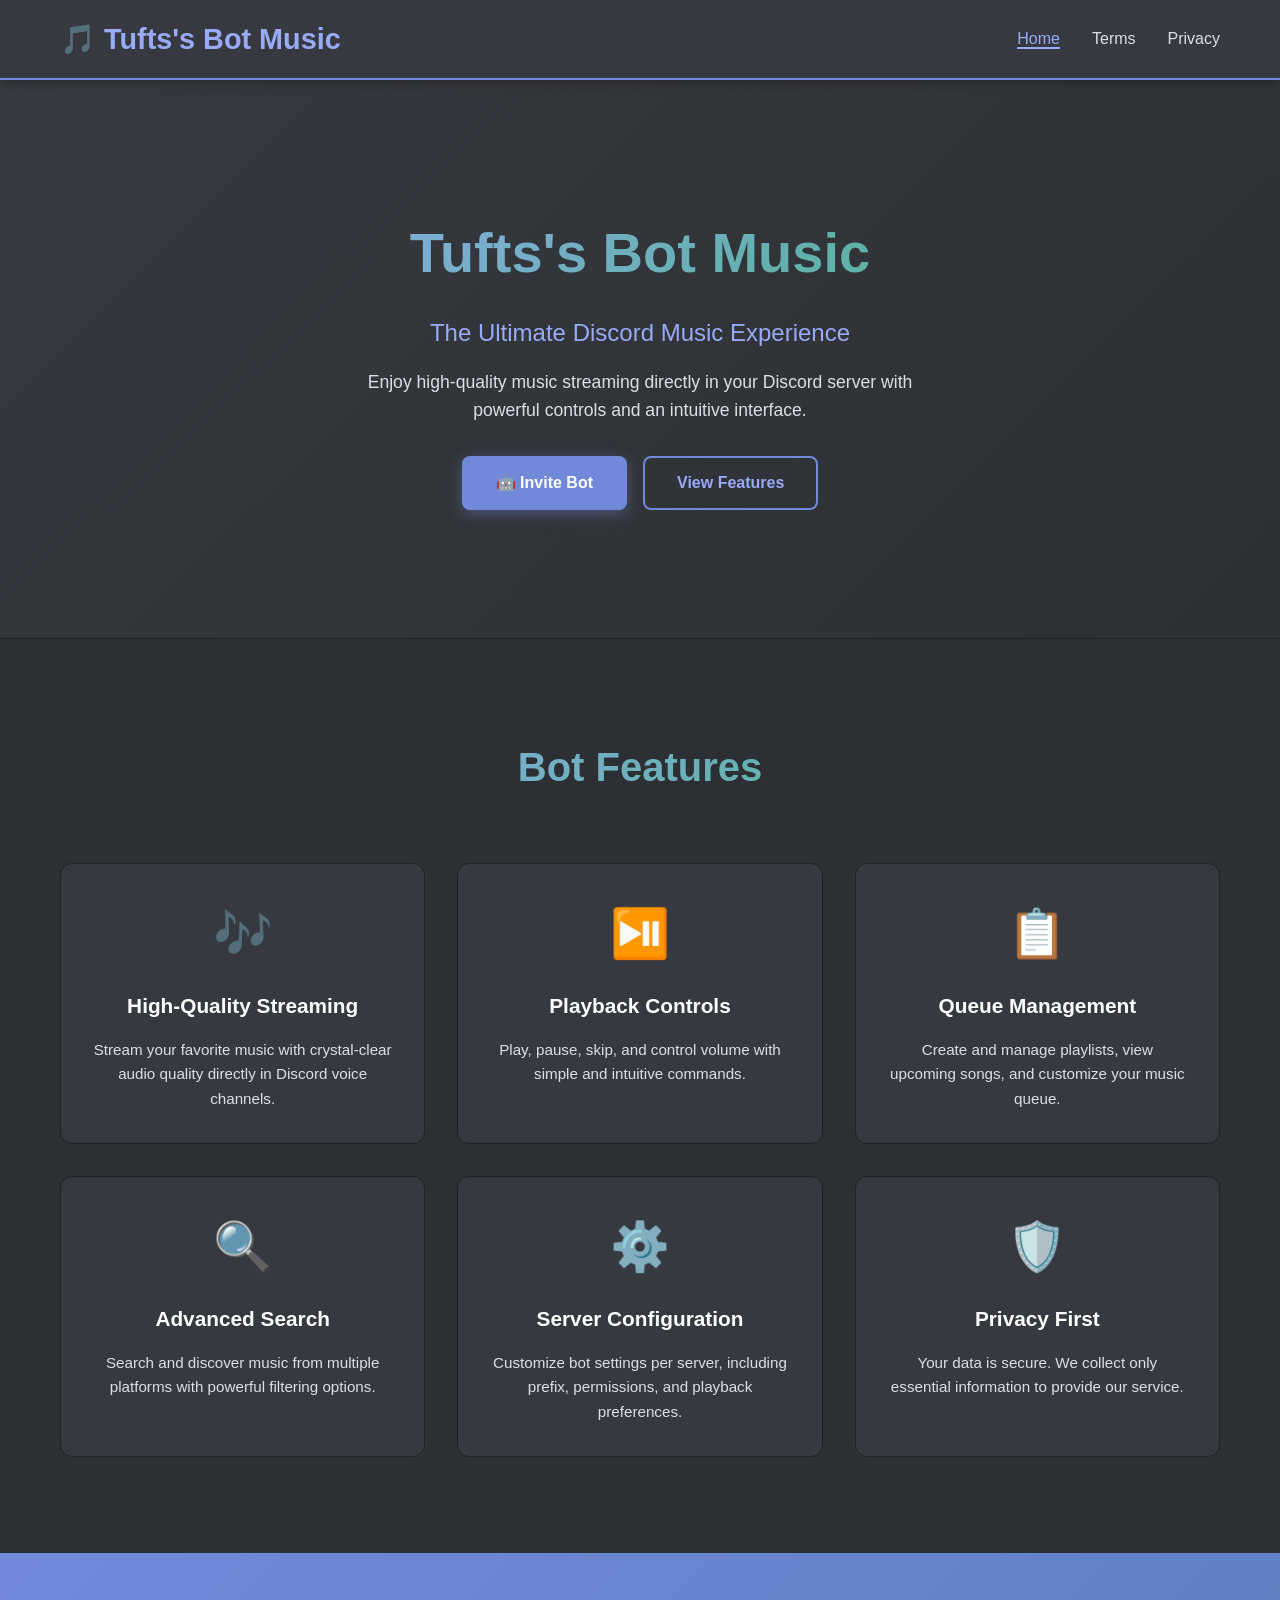
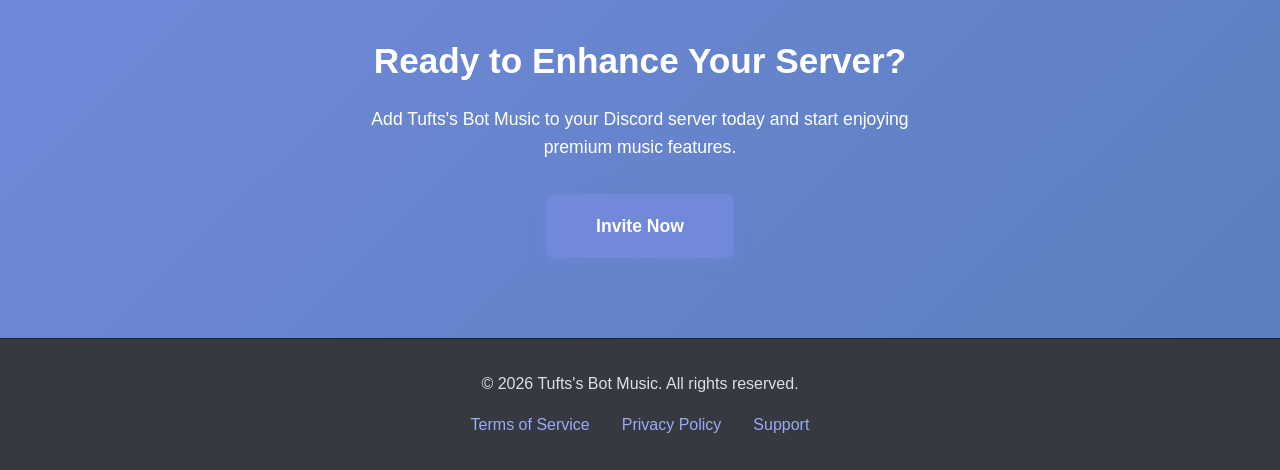
==== index.html @ cdfb8ef7 "Add all website files: index.html, styles.css, terms-and-services.html, and privacy.html" ====
<!DOCTYPE html>
<html lang="en">
<head>
    <meta charset="UTF-8">
    <meta name="viewport" content="width=device-width, initial-scale=1.0">
    <title>Tufts's Bot Music - Discord Music Bot</title>
    <link rel="stylesheet" href="styles.css">
</head>
<body>
    <nav class="navbar">
        <div class="container">
            <div class="nav-brand">🎵 Tufts's Bot Music</div>
            <ul class="nav-links">
                <li><a href="index.html" class="active">Home</a></li>
                <li><a href="terms-and-services.html">Terms</a></li>
                <li><a href="privacy.html">Privacy</a></li>
            </ul>
        </div>
    </nav>

    <header class="hero">
        <div class="container">
            <h1>Tufts's Bot Music</h1>
            <p class="subtitle">The Ultimate Discord Music Experience</p>
            <p class="description">Enjoy high-quality music streaming directly in your Discord server with powerful controls and an intuitive interface.</p>
            <div class="hero-buttons">
                <a href="https://discord.com/oauth2/authorize?client_id=YOUR_BOT_ID&scope=bot&permissions=YOUR_PERMISSIONS" class="btn btn-primary">🤖 Invite Bot</a>
                <a href="#features" class="btn btn-secondary">View Features</a>
            </div>
        </div>
    </header>

    <section id="features" class="features">
        <div class="container">
            <h2>Bot Features</h2>
            <div class="features-grid">
                <div class="feature-card">
                    <div class="feature-icon">🎶</div>
                    <h3>High-Quality Streaming</h3>
                    <p>Stream your favorite music with crystal-clear audio quality directly in Discord voice channels.</p>
                </div>
                <div class="feature-card">
                    <div class="feature-icon">⏯️</div>
                    <h3>Playback Controls</h3>
                    <p>Play, pause, skip, and control volume with simple and intuitive commands.</p>
                </div>
                <div class="feature-card">
                    <div class="feature-icon">📋</div>
                    <h3>Queue Management</h3>
                    <p>Create and manage playlists, view upcoming songs, and customize your music queue.</p>
                </div>
                <div class="feature-card">
                    <div class="feature-icon">🔍</div>
                    <h3>Advanced Search</h3>
                    <p>Search and discover music from multiple platforms with powerful filtering options.</p>
                </div>
                <div class="feature-card">
                    <div class="feature-icon">⚙️</div>
                    <h3>Server Configuration</h3>
                    <p>Customize bot settings per server, including prefix, permissions, and playback preferences.</p>
                </div>
                <div class="feature-card">
                    <div class="feature-icon">🛡️</div>
                    <h3>Privacy First</h3>
                    <p>Your data is secure. We collect only essential information to provide our service.</p>
                </div>
            </div>
        </div>
    </section>

    <section class="cta-section">
        <div class="container">
            <h2>Ready to Enhance Your Server?</h2>
            <p>Add Tufts's Bot Music to your Discord server today and start enjoying premium music features.</p>
            <a href="https://discord.com/oauth2/authorize?client_id=YOUR_BOT_ID&scope=bot&permissions=YOUR_PERMISSIONS" class="btn btn-primary btn-large">Invite Now</a>
        </div>
    </section>

    <footer class="footer">
        <div class="container">
            <p>&copy; 2026 Tufts's Bot Music. All rights reserved.</p>
            <div class="footer-links">
                <a href="terms-and-services.html">Terms of Service</a>
                <a href="privacy.html">Privacy Policy</a>
                <a href="https://discord.gg/YOUR_SUPPORT_SERVER">Support</a>
            </div>
        </div>
    </footer>
</body>
</html>
---- styles.css ----
* {
    margin: 0;
    padding: 0;
    box-sizing: border-box;
}

:root {
    --primary-color: #7289DA;
    --primary-dark: #5A7FBF;
    --primary-light: #99AAF7;
    --secondary-color: #43B581;
    --text-primary: #FFFFFF;
    --text-secondary: #DCE0E6;
    --bg-primary: #36393F;
    --bg-secondary: #2C2F33;
    --bg-tertiary: #23272A;
    --border-color: #202225;
    --accent: #FFD700;
}

body {
    font-family: -apple-system, BlinkMacSystemFont, 'Segoe UI', Roboto, Oxygen, Ubuntu, Cantarell, sans-serif;
    background-color: var(--bg-secondary);
    color: var(--text-secondary);
    line-height: 1.6;
}

.container {
    max-width: 1200px;
    margin: 0 auto;
    padding: 0 20px;
}

/* Navigation */
.navbar {
    background-color: var(--bg-primary);
    border-bottom: 2px solid var(--primary-color);
    position: sticky;
    top: 0;
    z-index: 100;
    box-shadow: 0 2px 10px rgba(0, 0, 0, 0.3);
}

.navbar .container {
    display: flex;
    justify-content: space-between;
    align-items: center;
    padding: 1rem 20px;
}

.nav-brand {
    font-size: 1.8rem;
    font-weight: bold;
    color: var(--primary-light);
    display: flex;
    align-items: center;
    gap: 0.5rem;
}

.nav-links {
    display: flex;
    list-style: none;
    gap: 2rem;
}

.nav-links a {
    color: var(--text-secondary);
    text-decoration: none;
    font-weight: 500;
    transition: all 0.3s ease;
    border-bottom: 2px solid transparent;
}

.nav-links a:hover,
.nav-links a.active {
    color: var(--primary-light);
    border-bottom-color: var(--primary-light);
}

/* Hero Section */
.hero {
    background: linear-gradient(135deg, var(--bg-primary) 0%, var(--bg-secondary) 100%);
    padding: 8rem 0;
    text-align: center;
    border-bottom: 1px solid var(--border-color);
}

.hero h1 {
    font-size: 3.5rem;
    color: var(--text-primary);
    margin-bottom: 1rem;
    background: linear-gradient(135deg, var(--primary-light), var(--secondary-color));
    -webkit-background-clip: text;
    -webkit-text-fill-color: transparent;
    background-clip: text;
}

.hero .subtitle {
    font-size: 1.5rem;
    color: var(--primary-light);
    margin-bottom: 1rem;
}

.hero .description {
    font-size: 1.1rem;
    color: var(--text-secondary);
    margin-bottom: 2rem;
    max-width: 600px;
    margin-left: auto;
    margin-right: auto;
}

.hero-buttons {
    display: flex;
    gap: 1rem;
    justify-content: center;
    flex-wrap: wrap;
}

/* Buttons */
.btn {
    padding: 0.75rem 2rem;
    border-radius: 0.5rem;
    text-decoration: none;
    font-weight: 600;
    transition: all 0.3s ease;
    border: 2px solid transparent;
    display: inline-block;
    cursor: pointer;
    font-size: 1rem;
}

.btn-primary {
    background-color: var(--primary-color);
    color: var(--text-primary);
    box-shadow: 0 4px 15px rgba(114, 137, 218, 0.4);
}

.btn-primary:hover {
    background-color: var(--primary-light);
    transform: translateY(-2px);
    box-shadow: 0 6px 20px rgba(114, 137, 218, 0.6);
}

.btn-secondary {
    background-color: transparent;
    color: var(--primary-light);
    border-color: var(--primary-color);
}

.btn-secondary:hover {
    background-color: var(--primary-color);
    color: var(--text-primary);
    transform: translateY(-2px);
}

.btn-large {
    padding: 1rem 3rem;
    font-size: 1.1rem;
}

/* Features Section */
.features {
    padding: 6rem 0;
    background-color: var(--bg-secondary);
}

.features h2 {
    font-size: 2.5rem;
    color: var(--text-primary);
    text-align: center;
    margin-bottom: 4rem;
    background: linear-gradient(135deg, var(--primary-light), var(--secondary-color));
    -webkit-background-clip: text;
    -webkit-text-fill-color: transparent;
    background-clip: text;
}

.features-grid {
    display: grid;
    grid-template-columns: repeat(auto-fit, minmax(300px, 1fr));
    gap: 2rem;
}

.feature-card {
    background-color: var(--bg-primary);
    padding: 2rem;
    border-radius: 0.75rem;
    border: 1px solid var(--border-color);
    transition: all 0.3s ease;
    text-align: center;
}

.feature-card:hover {
    border-color: var(--primary-color);
    box-shadow: 0 8px 25px rgba(114, 137, 218, 0.2);
    transform: translateY(-5px);
}

.feature-icon {
    font-size: 3rem;
    margin-bottom: 1rem;
}

.feature-card h3 {
    color: var(--text-primary);
    margin-bottom: 1rem;
    font-size: 1.3rem;
}

.feature-card p {
    color: var(--text-secondary);
    font-size: 0.95rem;
}

/* CTA Section */
.cta-section {
    background: linear-gradient(135deg, var(--primary-color) 0%, var(--primary-dark) 100%);
    padding: 5rem 0;
    text-align: center;
}

.cta-section h2 {
    color: var(--text-primary);
    font-size: 2.2rem;
    margin-bottom: 1rem;
}

.cta-section p {
    color: var(--text-primary);
    font-size: 1.1rem;
    margin-bottom: 2rem;
    max-width: 600px;
    margin-left: auto;
    margin-right: auto;
}

/* Footer */
.footer {
    background-color: var(--bg-primary);
    border-top: 1px solid var(--border-color);
    padding: 2rem 0;
    text-align: center;
}

.footer .container {
    display: flex;
    flex-direction: column;
    align-items: center;
    gap: 1rem;
}

.footer p {
    color: var(--text-secondary);
}

.footer-links {
    display: flex;
    gap: 2rem;
    justify-content: center;
    flex-wrap: wrap;
}

.footer-links a {
    color: var(--primary-light);
    text-decoration: none;
    transition: color 0.3s ease;
}

.footer-links a:hover {
    color: var(--secondary-color);
}

/* Responsive */
@media (max-width: 768px) {
    .nav-links {
        gap: 1rem;
        font-size: 0.9rem;
    }

    .hero h1 {
        font-size: 2.5rem;
    }

    .hero .subtitle {
        font-size: 1.2rem;
    }

    .hero-buttons {
        flex-direction: column;
        align-items: center;
    }

    .btn {
        width: 100%;
        max-width: 300px;
    }

    .features h2 {
        font-size: 2rem;
    }

    .features-grid {
        grid-template-columns: 1fr;
    }

    .cta-section h2 {
        font-size: 1.8rem;
    }

    .footer-links {
        gap: 1rem;
    }
}

@media (max-width: 480px) {
    .nav-brand {
        font-size: 1.3rem;
    }

    .nav-links {
        gap: 0.5rem;
    }

    .hero {
        padding: 4rem 0;
    }

    .hero h1 {
        font-size: 2rem;
    }

    .hero .description {
        font-size: 1rem;
    }

    .features {
        padding: 3rem 0;
    }

    .feature-icon {
        font-size: 2.5rem;
    }
}
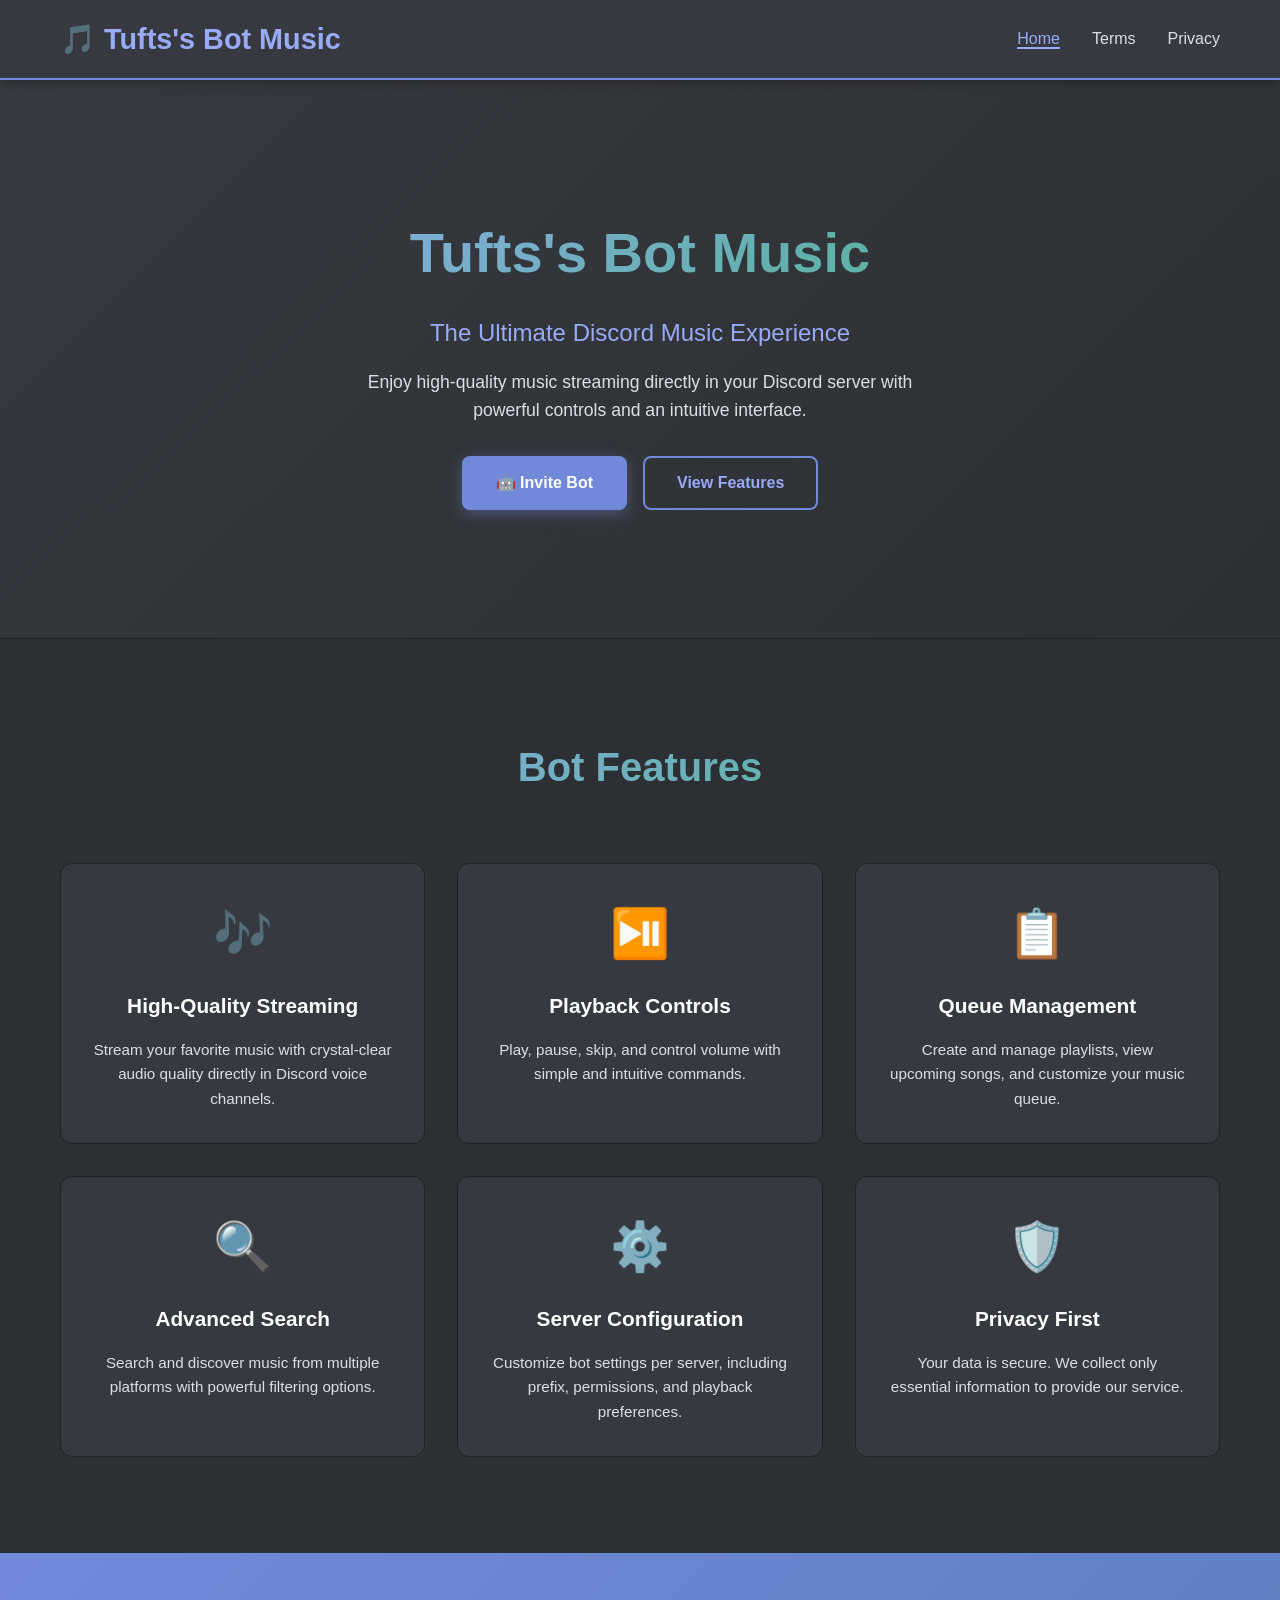
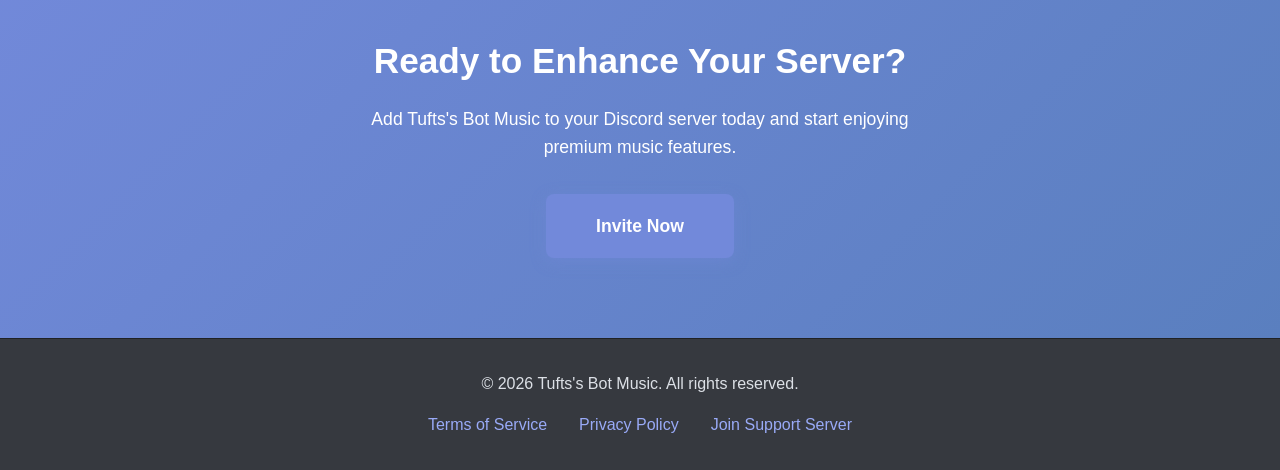
==== commit 65767bde: "Update all pages with Discord support server link and updated bot authorization URL" ====
--- a/index.html
+++ b/index.html
@@ -24,7 +24,7 @@
             <p class="subtitle">The Ultimate Discord Music Experience</p>
             <p class="description">Enjoy high-quality music streaming directly in your Discord server with powerful controls and an intuitive interface.</p>
             <div class="hero-buttons">
-                <a href="https://discord.com/oauth2/authorize?client_id=YOUR_BOT_ID&scope=bot&permissions=YOUR_PERMISSIONS" class="btn btn-primary">🤖 Invite Bot</a>
+                <a href="https://discord.com/oauth2/authorize?client_id=1475157517645643997&permissions=7710709726087488&response_type=code&redirect_uri=https%3A%2F%2Fparlockgy.github.io%2FTuftsBotMusic%2F&integration_type=0&scope=identify+bot+connections+gdm.join+rpc.voice.read+rpc.voice.write+rpc.activities.write+messages.read+applications.commands+activities.invites.write+activities.write+voice+openid+presences.write+lobbies.write" class="btn btn-primary">🤖 Invite Bot</a>
                 <a href="#features" class="btn btn-secondary">View Features</a>
             </div>
         </div>
@@ -72,7 +72,7 @@
         <div class="container">
             <h2>Ready to Enhance Your Server?</h2>
             <p>Add Tufts's Bot Music to your Discord server today and start enjoying premium music features.</p>
-            <a href="https://discord.com/oauth2/authorize?client_id=YOUR_BOT_ID&scope=bot&permissions=YOUR_PERMISSIONS" class="btn btn-primary btn-large">Invite Now</a>
+            <a href="https://discord.com/oauth2/authorize?client_id=1475157517645643997&permissions=7710709726087488&response_type=code&redirect_uri=https%3A%2F%2Fparlockgy.github.io%2FTuftsBotMusic%2F&integration_type=0&scope=identify+bot+connections+gdm.join+rpc.voice.read+rpc.voice.write+rpc.activities.write+messages.read+applications.commands+activities.invites.write+activities.write+voice+openid+presences.write+lobbies.write" class="btn btn-primary btn-large">Invite Now</a>
         </div>
     </section>
 
@@ -82,7 +82,7 @@
             <div class="footer-links">
                 <a href="terms-and-services.html">Terms of Service</a>
                 <a href="privacy.html">Privacy Policy</a>
-                <a href="https://discord.gg/YOUR_SUPPORT_SERVER">Support</a>
+                <a href="https://discord.com/oauth2/authorize?client_id=1475157517645643997&permissions=7710709726087488&response_type=code&redirect_uri=https%3A%2F%2Fparlockgy.github.io%2FTuftsBotMusic%2F&integration_type=0&scope=identify+bot+connections+gdm.join+rpc.voice.read+rpc.voice.write+rpc.activities.write+messages.read+applications.commands+activities.invites.write+activities.write+voice+openid+presences.write+lobbies.write">Join Support Server</a>
             </div>
         </div>
     </footer>
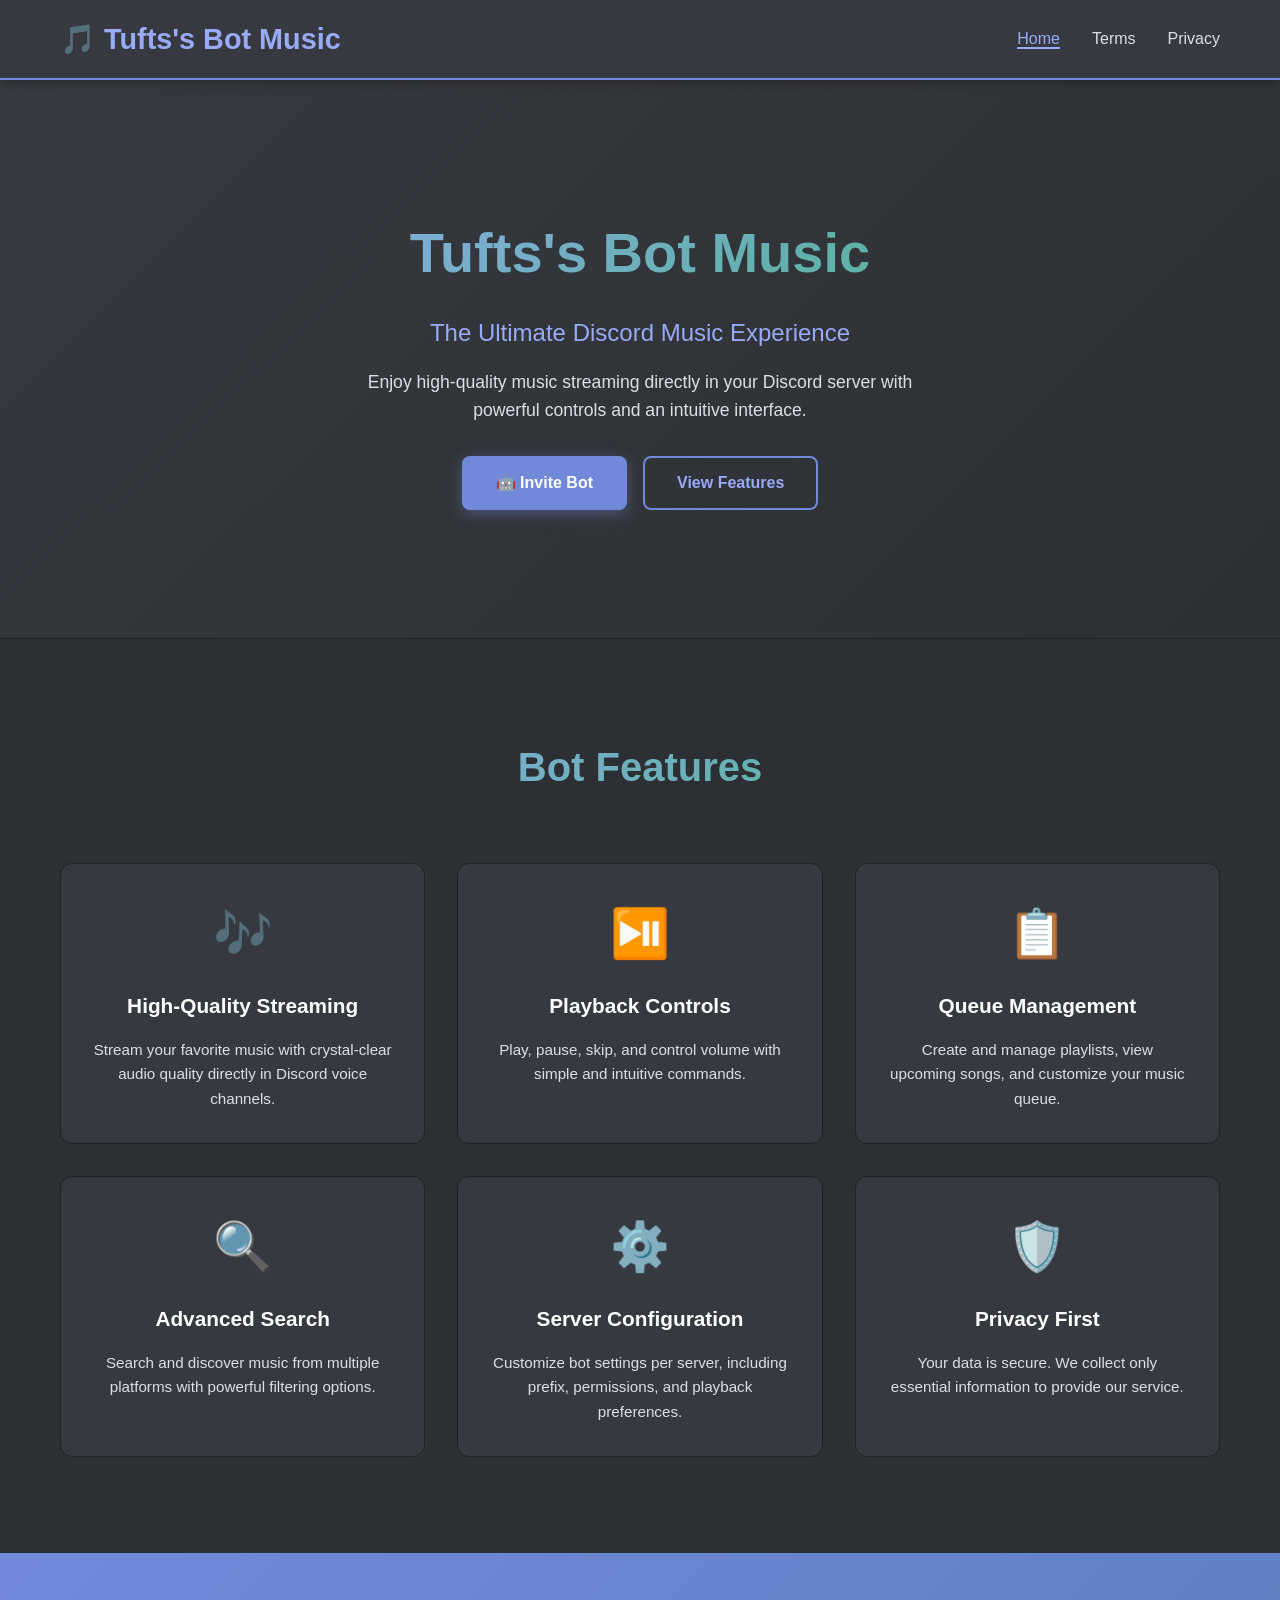
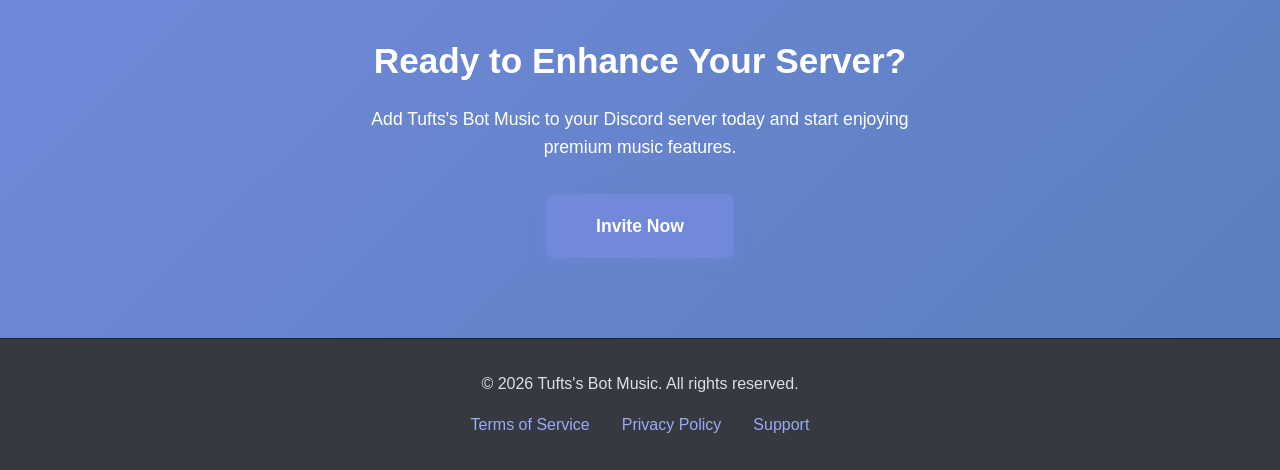
==== commit 78f6706a: "Update Discord bot invite link with new OAuth2 URL and permissions" ====
--- a/index.html
+++ b/index.html
@@ -24,7 +24,7 @@
             <p class="subtitle">The Ultimate Discord Music Experience</p>
             <p class="description">Enjoy high-quality music streaming directly in your Discord server with powerful controls and an intuitive interface.</p>
             <div class="hero-buttons">
-                <a href="https://discord.com/oauth2/authorize?client_id=1475157517645643997&permissions=7710709726087488&response_type=code&redirect_uri=https%3A%2F%2Fparlockgy.github.io%2FTuftsBotMusic%2F&integration_type=0&scope=identify+bot+connections+gdm.join+rpc.voice.read+rpc.voice.write+rpc.activities.write+messages.read+applications.commands+activities.invites.write+activities.write+voice+openid+presences.write+lobbies.write" class="btn btn-primary">🤖 Invite Bot</a>
+                <a href="https://discord.com/oauth2/authorize?client_id=1475157517645643997&permissions=3230720&response_type=code&redirect_uri=https%3A%2F%2Fparlockgy.github.io%2FTuftsBotMusic%2F&integration_type=0&scope=bot+applications.commands" class="btn btn-primary">🤖 Invite Bot</a>
                 <a href="#features" class="btn btn-secondary">View Features</a>
             </div>
         </div>
@@ -72,7 +72,7 @@
         <div class="container">
             <h2>Ready to Enhance Your Server?</h2>
             <p>Add Tufts's Bot Music to your Discord server today and start enjoying premium music features.</p>
-            <a href="https://discord.com/oauth2/authorize?client_id=1475157517645643997&permissions=7710709726087488&response_type=code&redirect_uri=https%3A%2F%2Fparlockgy.github.io%2FTuftsBotMusic%2F&integration_type=0&scope=identify+bot+connections+gdm.join+rpc.voice.read+rpc.voice.write+rpc.activities.write+messages.read+applications.commands+activities.invites.write+activities.write+voice+openid+presences.write+lobbies.write" class="btn btn-primary btn-large">Invite Now</a>
+            <a href="https://discord.com/oauth2/authorize?client_id=1475157517645643997&permissions=3230720&response_type=code&redirect_uri=https%3A%2F%2Fparlockgy.github.io%2FTuftsBotMusic%2F&integration_type=0&scope=bot+applications.commands" class="btn btn-primary btn-large">Invite Now</a>
         </div>
     </section>
 
@@ -82,7 +82,7 @@
             <div class="footer-links">
                 <a href="terms-and-services.html">Terms of Service</a>
                 <a href="privacy.html">Privacy Policy</a>
-                <a href="https://discord.com/oauth2/authorize?client_id=1475157517645643997&permissions=7710709726087488&response_type=code&redirect_uri=https%3A%2F%2Fparlockgy.github.io%2FTuftsBotMusic%2F&integration_type=0&scope=identify+bot+connections+gdm.join+rpc.voice.read+rpc.voice.write+rpc.activities.write+messages.read+applications.commands+activities.invites.write+activities.write+voice+openid+presences.write+lobbies.write">Join Support Server</a>
+                <a href="https://discord.gg/YOUR_SUPPORT_SERVER">Support</a>
             </div>
         </div>
     </footer>
